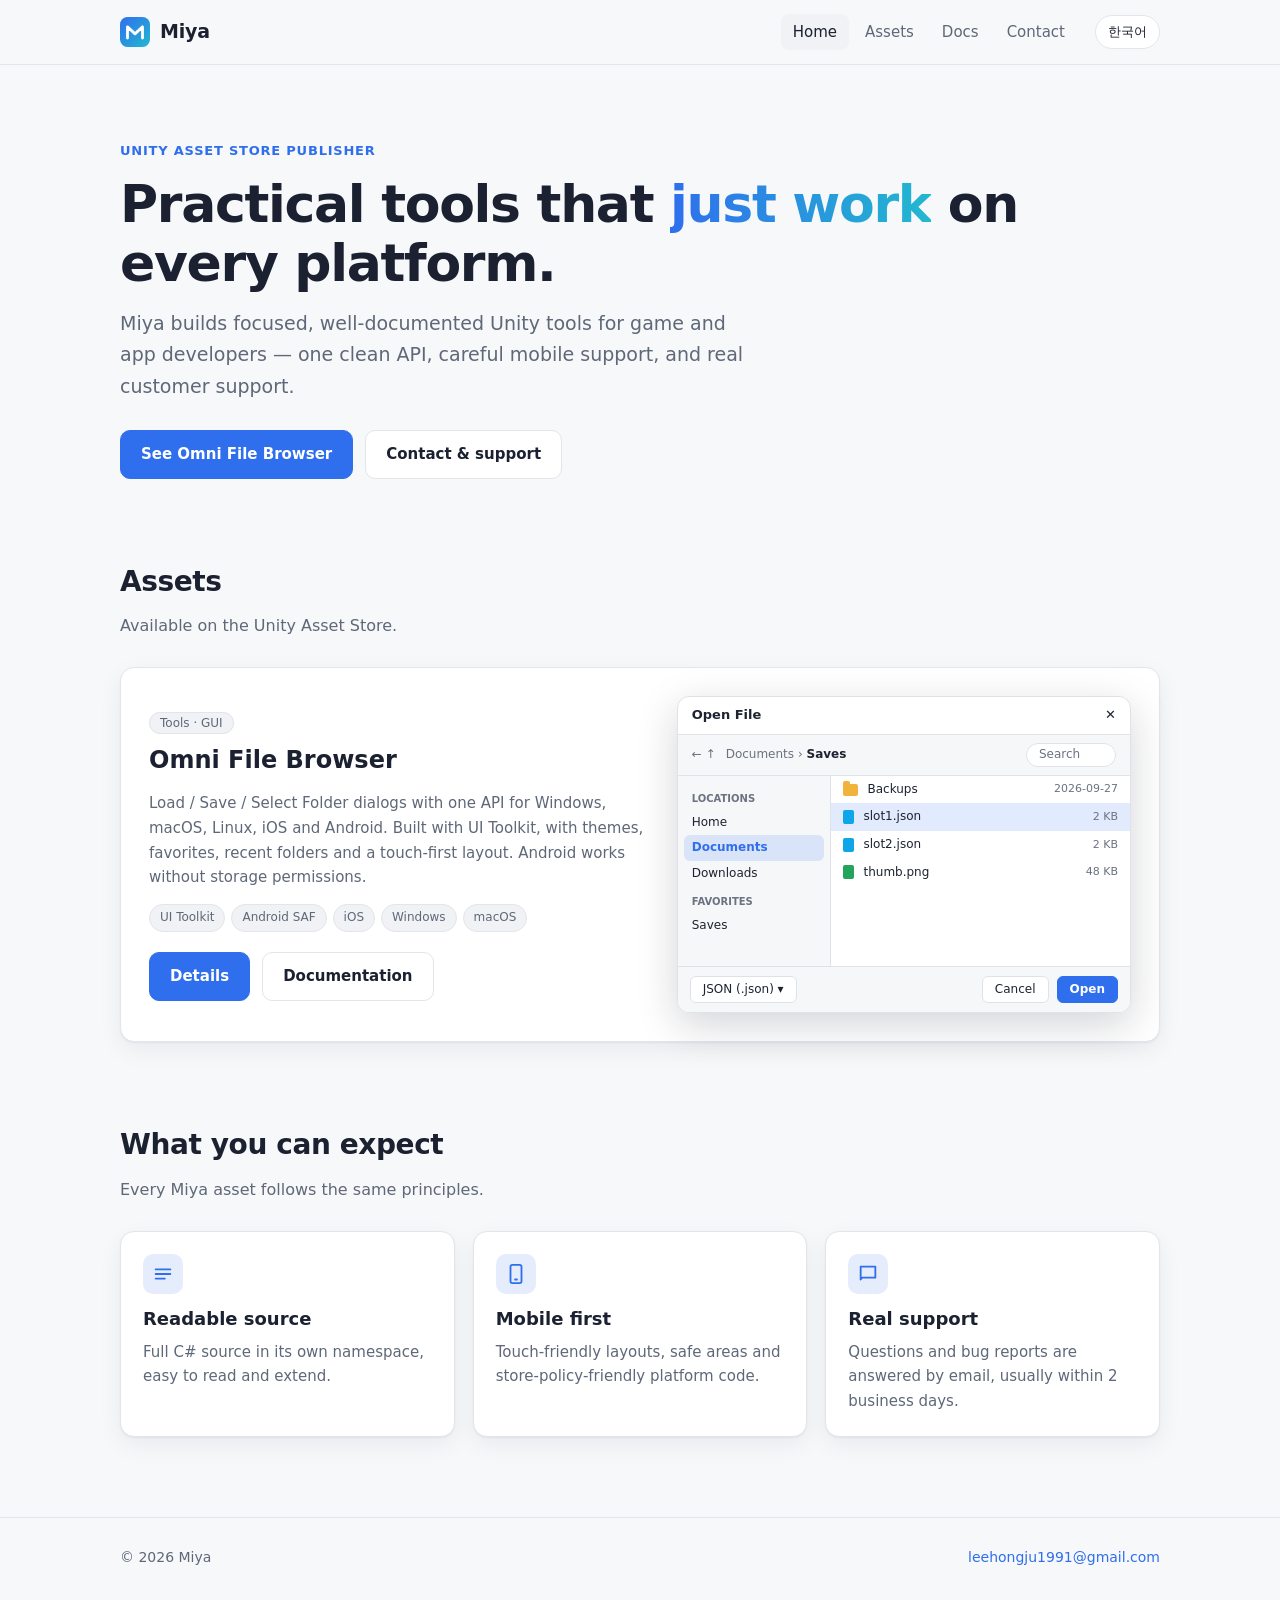
==== index.html @ 5de33c75 "Add files via upload" ====
<!doctype html>
<html lang="en" data-lang="en">
<head>
  <meta charset="utf-8">
  <meta name="viewport" content="width=device-width, initial-scale=1">
  <title>Miya — Unity tools</title>
  <meta name="description" content="Miya makes practical tools for Unity developers. Home of Omni File Browser: cross-platform load / save / folder dialogs.">
  <link rel="icon" href="assets/logo.svg" type="image/svg+xml">
  <link rel="stylesheet" href="assets/style.css">
</head>
<body>
  <header class="site-header">
    <div class="wrap">
      <a class="brand" href="./"><img src="assets/logo.svg" alt=""> Miya</a>
      <nav class="nav">
        <a href="./" aria-current="page"><span class="l-en">Home</span><span class="l-ko">홈</span></a>
        <a href="omni-file-browser/"><span class="l-en">Assets</span><span class="l-ko">에셋</span></a>
        <a href="omni-file-browser/docs.html"><span class="l-en">Docs</span><span class="l-ko">문서</span></a>
        <a href="contact.html"><span class="l-en">Contact</span><span class="l-ko">문의</span></a>
      </nav>
      <button class="lang-toggle" type="button">한국어</button>
    </div>
  </header>

  <main>
    <section class="hero">
      <div class="wrap">
        <span class="eyebrow"><span class="l-en">Unity Asset Store publisher</span><span class="l-ko">Unity 에셋스토어 퍼블리셔</span></span>
        <h1>
          <span class="l-en">Practical tools that <span class="gradient-text">just work</span> on every platform.</span>
          <span class="l-ko">모든 플랫폼에서 <span class="gradient-text">그냥 잘 동작하는</span> Unity 도구.</span>
        </h1>
        <p class="lead">
          <span class="l-en">Miya builds focused, well-documented Unity tools for game and app developers — one clean API, careful mobile support, and real customer support.</span>
          <span class="l-ko">Miya는 게임·앱 개발자를 위한 Unity 도구를 만듭니다. 깔끔한 API 하나, 꼼꼼한 모바일 지원, 그리고 실제로 답장하는 고객 지원을 지향합니다.</span>
        </p>
        <div class="btn-row">
          <a class="btn primary" href="omni-file-browser/"><span class="l-en">See Omni File Browser</span><span class="l-ko">Omni File Browser 보기</span></a>
          <a class="btn" href="contact.html"><span class="l-en">Contact &amp; support</span><span class="l-ko">문의 및 지원</span></a>
        </div>
      </div>
    </section>

    <section id="assets">
      <div class="wrap">
        <h2><span class="l-en">Assets</span><span class="l-ko">에셋</span></h2>
        <p class="sub"><span class="l-en">Available on the Unity Asset Store.</span><span class="l-ko">Unity 에셋스토어에서 만나보세요.</span></p>

        <div class="card product-card">
          <div>
            <span class="tag">Tools · GUI</span>
            <h3>Omni File Browser</h3>
            <p>
              <span class="l-en">Load / Save / Select Folder dialogs with one API for Windows, macOS, Linux, iOS and Android. Built with UI Toolkit, with themes, favorites, recent folders and a touch-first layout. Android works without storage permissions.</span>
              <span class="l-ko">Windows, macOS, Linux, iOS, Android를 하나의 API로 지원하는 불러오기 / 저장 / 폴더 선택 다이얼로그. UI Toolkit 기반이며 테마, 즐겨찾기, 최근 폴더, 터치 중심 레이아웃을 제공합니다. Android는 저장소 권한 없이 동작합니다.</span>
            </p>
            <div class="tags">
              <span class="tag">UI Toolkit</span><span class="tag">Android SAF</span><span class="tag">iOS</span><span class="tag">Windows</span><span class="tag">macOS</span>
            </div>
            <div class="btn-row">
              <a class="btn primary" href="omni-file-browser/"><span class="l-en">Details</span><span class="l-ko">자세히 보기</span></a>
              <a class="btn" href="omni-file-browser/docs.html"><span class="l-en">Documentation</span><span class="l-ko">문서</span></a>
            </div>
          </div>
          <div aria-hidden="true">
            <div class="mock">
              <div class="m-head"><span>Open File</span><span>✕</span></div>
              <div class="m-tool">← ↑ <span>Documents › <b>Saves</b></span><span class="m-search">Search</span></div>
              <div class="m-body">
                <div class="m-side">
                  <div class="sec">LOCATIONS</div>
                  <div>Home</div><div class="on">Documents</div><div>Downloads</div>
                  <div class="sec">FAVORITES</div>
                  <div>Saves</div>
                </div>
                <div class="m-list">
                  <div><i class="f"></i>Backups<span class="d">2026-09-27</span></div>
                  <div class="sel"><i class="p code"></i>slot1.json<span class="d">2 KB</span></div>
                  <div><i class="p code"></i>slot2.json<span class="d">2 KB</span></div>
                  <div><i class="p img"></i>thumb.png<span class="d">48 KB</span></div>
                </div>
              </div>
              <div class="m-foot"><span class="m-btn">JSON (.json) ▾</span><span style="flex:1"></span><span class="m-btn">Cancel</span><span class="m-btn pri">Open</span></div>
            </div>
          </div>
        </div>
      </div>
    </section>

    <section>
      <div class="wrap">
        <h2><span class="l-en">What you can expect</span><span class="l-ko">약속드리는 것</span></h2>
        <p class="sub"><span class="l-en">Every Miya asset follows the same principles.</span><span class="l-ko">모든 Miya 에셋은 같은 원칙으로 만듭니다.</span></p>
        <div class="grid">
          <div class="card">
            <div class="icon"><svg viewBox="0 0 24 24" fill="none" stroke="currentColor" stroke-width="2" stroke-linecap="round" stroke-linejoin="round"><path d="M4 7h16M4 12h16M4 17h10"/></svg></div>
            <h3><span class="l-en">Readable source</span><span class="l-ko">읽기 쉬운 소스</span></h3>
            <p><span class="l-en">Full C# source in its own namespace, easy to read and extend.</span><span class="l-ko">전체 C# 소스를 별도 네임스페이스로 제공해 읽고 확장하기 쉽습니다.</span></p>
          </div>
          <div class="card">
            <div class="icon"><svg viewBox="0 0 24 24" fill="none" stroke="currentColor" stroke-width="2" stroke-linecap="round" stroke-linejoin="round"><rect x="6" y="2" width="12" height="20" rx="2"/><path d="M11 18h2"/></svg></div>
            <h3><span class="l-en">Mobile first</span><span class="l-ko">모바일 우선</span></h3>
            <p><span class="l-en">Touch-friendly layouts, safe areas and store-policy-friendly platform code.</span><span class="l-ko">터치 친화 레이아웃, 세이프 에어리어, 스토어 정책을 지키는 플랫폼 코드.</span></p>
          </div>
          <div class="card">
            <div class="icon"><svg viewBox="0 0 24 24" fill="none" stroke="currentColor" stroke-width="2" stroke-linecap="round" stroke-linejoin="round"><path d="M4 4h16v12H5.5L4 18z"/></svg></div>
            <h3><span class="l-en">Real support</span><span class="l-ko">실제 지원</span></h3>
            <p><span class="l-en">Questions and bug reports are answered by email, usually within 2 business days.</span><span class="l-ko">질문과 버그 제보는 이메일로 답변하며, 보통 영업일 기준 2일 이내에 회신합니다.</span></p>
          </div>
        </div>
      </div>
    </section>
  </main>

  <footer class="site-footer">
    <div class="wrap">
      <span>© <span id="year">2026</span> Miya</span>
      <span><a href="contact.html">leehongju1991@gmail.com</a></span>
    </div>
  </footer>
  <script src="assets/site.js"></script>
</body>
</html>
---- assets/style.css ----
/* Miya - publisher site */
:root {
  --bg: #f7f8fa;
  --surface: #ffffff;
  --surface-2: #f0f2f5;
  --border: #e2e5ea;
  --text: #1b2130;
  --muted: #5f6878;
  --accent: #2f6fed;
  --accent-2: #22b8cf;
  --accent-ink: #ffffff;
  --code-bg: #0f1629;
  --code-text: #dfe6f5;
  --radius: 14px;
  --shadow: 0 1px 2px rgba(16, 24, 40, .05), 0 8px 24px rgba(16, 24, 40, .06);
  color-scheme: light;
}

@media (prefers-color-scheme: dark) {
  :root {
    --bg: #0e1117;
    --surface: #161b24;
    --surface-2: #1d2430;
    --border: #2a3240;
    --text: #e6e9ef;
    --muted: #9aa3b2;
    --accent: #5b8fff;
    --accent-2: #3dd5e8;
    --code-bg: #0a0e18;
    --shadow: 0 1px 2px rgba(0, 0, 0, .3), 0 8px 24px rgba(0, 0, 0, .25);
    color-scheme: dark;
  }
}

* { box-sizing: border-box; }

html { scroll-behavior: smooth; }

body {
  margin: 0;
  background: var(--bg);
  color: var(--text);
  font: 16px/1.65 "Inter", "Pretendard", "Apple SD Gothic Neo", "Malgun Gothic", system-ui, -apple-system, "Segoe UI", sans-serif;
  -webkit-font-smoothing: antialiased;
}

a { color: var(--accent); text-decoration: none; }
a:hover { text-decoration: underline; }
img { max-width: 100%; display: block; }

/* language switch: <html data-lang="en|ko">, content tagged .l-en / .l-ko */
html[data-lang="en"] .l-ko,
html[data-lang="ko"] .l-en { display: none !important; }

.wrap { width: 100%; max-width: 1080px; margin: 0 auto; padding: 0 20px; }

/* ------------------------------------------------------------ header */
.site-header {
  position: sticky;
  top: 0;
  z-index: 10;
  background: color-mix(in srgb, var(--bg) 85%, transparent);
  backdrop-filter: saturate(160%) blur(10px);
  border-bottom: 1px solid var(--border);
}

.site-header .wrap {
  display: flex;
  align-items: center;
  gap: 18px;
  height: 64px;
}

.brand {
  display: flex;
  align-items: center;
  gap: 10px;
  font-weight: 700;
  font-size: 19px;
  color: var(--text);
  letter-spacing: -.01em;
}
.brand:hover { text-decoration: none; }
.brand img { width: 30px; height: 30px; }

.nav { display: flex; gap: 4px; margin-left: auto; flex-wrap: wrap; }
.nav a {
  color: var(--muted);
  padding: 6px 12px;
  border-radius: 8px;
  font-size: 15px;
}
.nav a:hover, .nav a[aria-current="page"] { color: var(--text); background: var(--surface-2); text-decoration: none; }

.lang-toggle {
  border: 1px solid var(--border);
  background: var(--surface);
  color: var(--text);
  border-radius: 999px;
  padding: 5px 12px;
  font: inherit;
  font-size: 13px;
  cursor: pointer;
}
.lang-toggle:hover { border-color: var(--accent); }

@media (max-width: 640px) {
  .site-header .wrap { height: auto; padding-top: 10px; padding-bottom: 10px; flex-wrap: wrap; gap: 8px; }
  .nav { margin-left: 0; order: 3; width: 100%; }
  .lang-toggle { margin-left: auto; }
}

/* ------------------------------------------------------------ hero */
.hero { padding: 72px 0 40px; }
.hero h1 {
  font-size: clamp(32px, 5vw, 52px);
  line-height: 1.12;
  letter-spacing: -.025em;
  margin: 0 0 16px;
}
.hero p.lead { font-size: 19px; color: var(--muted); max-width: 640px; margin: 0 0 28px; }
.eyebrow {
  display: inline-block;
  font-size: 13px;
  font-weight: 600;
  letter-spacing: .06em;
  text-transform: uppercase;
  color: var(--accent);
  margin-bottom: 14px;
}
.gradient-text {
  background: linear-gradient(90deg, var(--accent), var(--accent-2));
  -webkit-background-clip: text;
  background-clip: text;
  color: transparent;
}

.btn-row { display: flex; gap: 12px; flex-wrap: wrap; }
.btn {
  display: inline-flex;
  align-items: center;
  gap: 8px;
  padding: 11px 20px;
  border-radius: 10px;
  font-weight: 600;
  font-size: 15px;
  border: 1px solid var(--border);
  background: var(--surface);
  color: var(--text);
}
.btn:hover { text-decoration: none; border-color: var(--accent); }
.btn.primary { background: var(--accent); border-color: var(--accent); color: var(--accent-ink); }
.btn.primary:hover { filter: brightness(1.08); }
.btn.disabled { opacity: .55; pointer-events: none; }

/* ------------------------------------------------------------ sections */
section { padding: 40px 0; }
section h2 { font-size: 28px; letter-spacing: -.015em; margin: 0 0 8px; }
section .sub { color: var(--muted); margin: 0 0 28px; }

.grid { display: grid; gap: 18px; grid-template-columns: repeat(auto-fit, minmax(240px, 1fr)); }

.card {
  background: var(--surface);
  border: 1px solid var(--border);
  border-radius: var(--radius);
  padding: 22px;
  box-shadow: var(--shadow);
}
.card h3 { margin: 10px 0 6px; font-size: 18px; }
.card p { margin: 0; color: var(--muted); font-size: 15px; }
.card .icon {
  width: 40px;
  height: 40px;
  border-radius: 10px;
  display: grid;
  place-items: center;
  background: color-mix(in srgb, var(--accent) 12%, transparent);
  color: var(--accent);
}
.card .icon svg { width: 22px; height: 22px; }

.product-card {
  display: grid;
  grid-template-columns: 1.1fr 1fr;
  gap: 28px;
  align-items: center;
  padding: 28px;
}
.product-card h3 { font-size: 24px; margin: 6px 0 10px; }
.product-card .tags { display: flex; gap: 6px; flex-wrap: wrap; margin: 14px 0 20px; }
@media (max-width: 820px) { .product-card { grid-template-columns: 1fr; } }

.tag {
  font-size: 12px;
  padding: 3px 10px;
  border-radius: 999px;
  background: var(--surface-2);
  color: var(--muted);
  border: 1px solid var(--border);
}

/* ------------------------------------------------------------ UI preview (CSS illustration of the dialog) */
.mock {
  --m-bg: #ffffff; --m-surface: #f6f7f9; --m-border: #dfe3e8; --m-text: #1d2330; --m-muted: #6b7280;
  --m-accent: #2f6fed; --m-sel: rgba(47, 111, 237, .14); --m-folder: #f2b33d;
  background: var(--m-bg);
  color: var(--m-text);
  border: 1px solid var(--m-border);
  border-radius: 12px;
  overflow: hidden;
  font-size: 12px;
  line-height: 1.3;
  box-shadow: 0 12px 40px rgba(16, 24, 40, .18);
  user-select: none;
}
.mock.dark { --m-bg: #1e1f22; --m-surface: #26282c; --m-border: #3a3d43; --m-text: #e7e9ee; --m-muted: #9aa0ab; --m-accent: #4c8dff; --m-sel: rgba(76, 141, 255, .22); --m-folder: #f5bf4f; }
.mock.midnight { --m-bg: #0f1629; --m-surface: #141d35; --m-border: #24314f; --m-text: #e2e8f5; --m-muted: #8391b0; --m-accent: #22d3ee; --m-sel: rgba(34, 211, 238, .18); --m-folder: #fbbf24; }
.mock.sakura { --m-bg: #fffafb; --m-surface: #fdf0f3; --m-border: #f3d3dc; --m-text: #3b2530; --m-muted: #9a7483; --m-accent: #e0567f; --m-sel: rgba(224, 86, 127, .14); --m-folder: #f4a261; border-radius: 18px; }
.mock .m-head { display: flex; align-items: center; justify-content: space-between; padding: 10px 14px; font-weight: 700; font-size: 13px; border-bottom: 1px solid var(--m-border); }
.mock .m-tool { display: flex; align-items: center; gap: 10px; padding: 8px 14px; background: var(--m-surface); border-bottom: 1px solid var(--m-border); color: var(--m-muted); }
.mock .m-tool b { color: var(--m-text); }
.mock .m-search { margin-left: auto; border: 1px solid var(--m-border); border-radius: 999px; padding: 3px 12px; background: var(--m-bg); min-width: 90px; }
.mock .m-body { display: grid; grid-template-columns: 34% 1fr; min-height: 190px; }
.mock .m-side { background: var(--m-surface); border-right: 1px solid var(--m-border); padding: 8px 6px; }
.mock .m-side div { padding: 5px 8px; border-radius: 6px; display: flex; gap: 7px; align-items: center; }
.mock .m-side .sec { font-size: 10px; font-weight: 700; color: var(--m-muted); padding-top: 8px; }
.mock .m-side .on { background: var(--m-sel); color: var(--m-accent); font-weight: 600; }
.mock .m-list div { display: flex; align-items: center; gap: 9px; padding: 6px 12px; }
.mock .m-list .sel { background: var(--m-sel); }
.mock .m-list span.d { margin-left: auto; color: var(--m-muted); font-size: 11px; }
.mock .f { width: 15px; height: 12px; border-radius: 2px; background: var(--m-folder); flex: none; position: relative; }
.mock .f::before { content: ""; position: absolute; top: -3px; left: 0; width: 7px; height: 4px; border-radius: 2px 2px 0 0; background: var(--m-folder); }
.mock .p { width: 11px; height: 14px; border-radius: 2px; background: var(--m-muted); opacity: .7; flex: none; }
.mock .p.code { background: #0ea5e9; opacity: 1; }
.mock .p.img { background: #22a55a; opacity: 1; }
.mock .dot { width: 12px; height: 12px; border-radius: 3px; border: 2px solid var(--m-muted); flex: none; }
.mock .m-foot { display: flex; align-items: center; gap: 8px; padding: 9px 12px; border-top: 1px solid var(--m-border); background: var(--m-surface); }
.mock .m-input { flex: 1; border: 1px solid var(--m-border); border-radius: 6px; padding: 5px 8px; background: var(--m-bg); }
.mock .m-btn { border: 1px solid var(--m-border); border-radius: 6px; padding: 5px 12px; background: var(--m-bg); }
.mock .m-btn.pri { background: var(--m-accent); border-color: var(--m-accent); color: #fff; font-weight: 700; }

/* phone variant */
.mock.phone { max-width: 230px; border-radius: 26px; border-width: 6px; border-color: #11141a; }
.mock.phone .m-body { grid-template-columns: 1fr; min-height: 260px; }
.mock.phone .m-list div { padding: 9px 12px; }
.mock.phone .m-list small { display: block; color: var(--m-muted); font-size: 10px; }

.theme-strip { display: grid; gap: 18px; grid-template-columns: repeat(auto-fit, minmax(220px, 1fr)); align-items: start; }
.theme-strip figure { margin: 0; }
.theme-strip figcaption { text-align: center; color: var(--muted); font-size: 14px; margin-top: 10px; }
.note { font-size: 13px; color: var(--muted); }

/* ------------------------------------------------------------ tables, code, docs */
table { width: 100%; border-collapse: collapse; font-size: 15px; }
th, td { text-align: left; padding: 10px 12px; border-bottom: 1px solid var(--border); vertical-align: top; }
th { color: var(--muted); font-weight: 600; font-size: 13px; text-transform: uppercase; letter-spacing: .04em; }
.table-wrap { overflow-x: auto; background: var(--surface); border: 1px solid var(--border); border-radius: var(--radius); }

code { font-family: "JetBrains Mono", "Cascadia Code", Consolas, monospace; font-size: .9em; background: var(--surface-2); padding: 1px 6px; border-radius: 5px; }
pre {
  background: var(--code-bg);
  color: var(--code-text);
  padding: 18px 20px;
  border-radius: 12px;
  overflow-x: auto;
  font-size: 14px;
  line-height: 1.6;
}
pre code { background: none; padding: 0; color: inherit; }
.c { color: #7f8ea8; }
.k { color: #8ab4ff; }
.s { color: #9ee6a8; }

.docs { display: grid; grid-template-columns: 220px 1fr; gap: 40px; padding-top: 40px; padding-bottom: 60px; }
.docs nav { position: sticky; top: 84px; align-self: start; font-size: 14px; }
.docs nav a { display: block; color: var(--muted); padding: 5px 10px; border-radius: 6px; }
.docs nav a:hover { background: var(--surface-2); color: var(--text); text-decoration: none; }
.docs article { min-width: 0; }
.docs article h1 { font-size: 36px; letter-spacing: -.02em; margin: 0 0 8px; }
.docs article h2 { font-size: 24px; margin: 44px 0 12px; padding-top: 8px; border-top: 1px solid var(--border); }
.docs article h3 { font-size: 18px; margin: 26px 0 8px; }
.docs article li { margin: 4px 0; }
@media (max-width: 820px) { .docs { grid-template-columns: 1fr; } .docs nav { position: static; display: flex; flex-wrap: wrap; gap: 4px; } }

.callout {
  border-left: 4px solid var(--accent);
  background: color-mix(in srgb, var(--accent) 8%, var(--surface));
  padding: 12px 16px;
  border-radius: 8px;
  margin: 16px 0;
}

/* ------------------------------------------------------------ contact */
.contact-card { max-width: 640px; }
.contact-row { display: flex; gap: 14px; align-items: flex-start; padding: 16px 0; border-bottom: 1px solid var(--border); }
.contact-row:last-child { border-bottom: 0; }
.contact-row .icon { flex: none; }
.contact-row strong { display: block; }
.contact-row p { margin: 2px 0 0; color: var(--muted); }
.email { font-size: 18px; font-weight: 600; word-break: break-all; }

/* ------------------------------------------------------------ footer */
.site-footer { border-top: 1px solid var(--border); padding: 28px 0 40px; color: var(--muted); font-size: 14px; margin-top: 40px; }
.site-footer .wrap { display: flex; gap: 16px; flex-wrap: wrap; justify-content: space-between; }
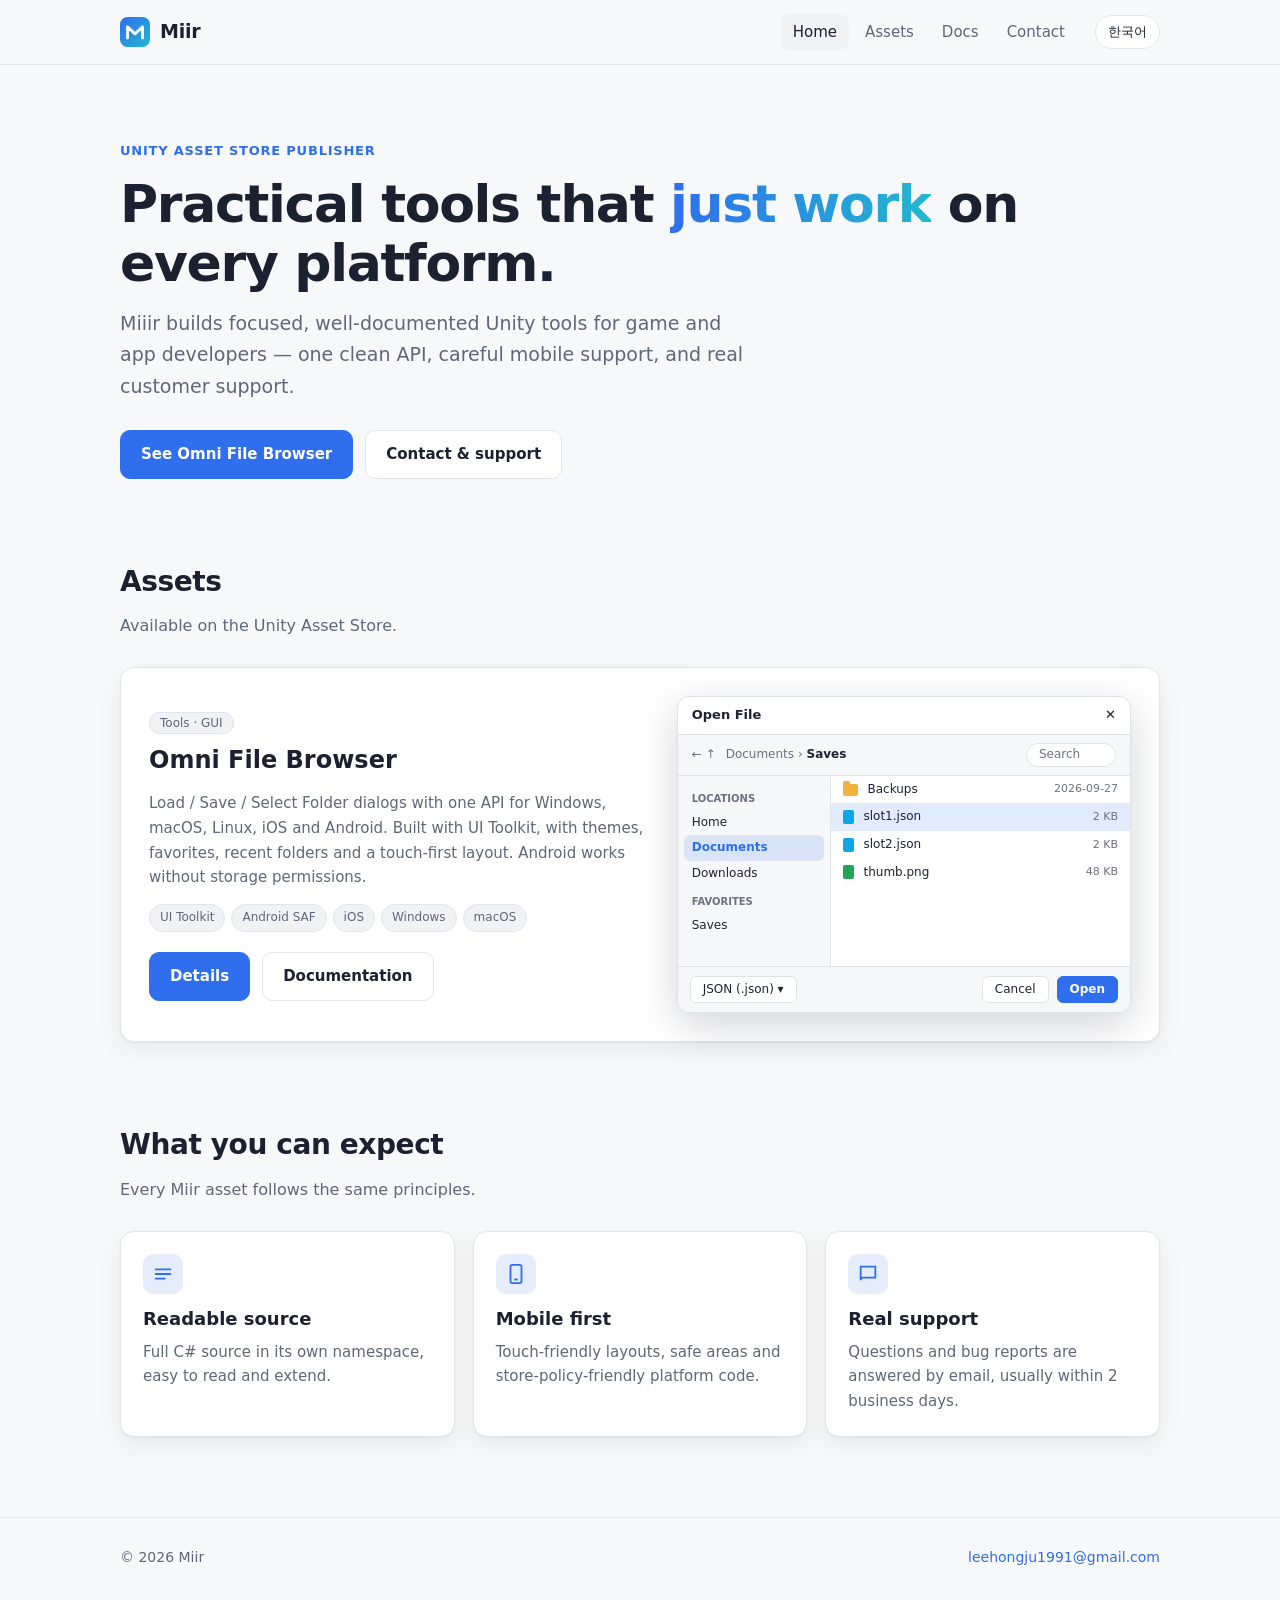
==== commit dbcfad2a: "Update index.html" ====
--- a/index.html
+++ b/index.html
@@ -3,15 +3,15 @@
 <head>
   <meta charset="utf-8">
   <meta name="viewport" content="width=device-width, initial-scale=1">
-  <title>Miya — Unity tools</title>
-  <meta name="description" content="Miya makes practical tools for Unity developers. Home of Omni File Browser: cross-platform load / save / folder dialogs.">
+  <title>Miir — Unity tools</title>
+  <meta name="description" content="Miir makes practical tools for Unity developers. Home of Omni File Browser: cross-platform load / save / folder dialogs.">
   <link rel="icon" href="assets/logo.svg" type="image/svg+xml">
   <link rel="stylesheet" href="assets/style.css">
 </head>
 <body>
   <header class="site-header">
     <div class="wrap">
-      <a class="brand" href="./"><img src="assets/logo.svg" alt=""> Miya</a>
+      <a class="brand" href="./"><img src="assets/logo.svg" alt=""> Miir</a>
       <nav class="nav">
         <a href="./" aria-current="page"><span class="l-en">Home</span><span class="l-ko">홈</span></a>
         <a href="omni-file-browser/"><span class="l-en">Assets</span><span class="l-ko">에셋</span></a>
@@ -31,8 +31,8 @@
           <span class="l-ko">모든 플랫폼에서 <span class="gradient-text">그냥 잘 동작하는</span> Unity 도구.</span>
         </h1>
         <p class="lead">
-          <span class="l-en">Miya builds focused, well-documented Unity tools for game and app developers — one clean API, careful mobile support, and real customer support.</span>
-          <span class="l-ko">Miya는 게임·앱 개발자를 위한 Unity 도구를 만듭니다. 깔끔한 API 하나, 꼼꼼한 모바일 지원, 그리고 실제로 답장하는 고객 지원을 지향합니다.</span>
+          <span class="l-en">Miiir builds focused, well-documented Unity tools for game and app developers — one clean API, careful mobile support, and real customer support.</span>
+          <span class="l-ko">Miir는 게임·앱 개발자를 위한 Unity 도구를 만듭니다. 깔끔한 API 하나, 꼼꼼한 모바일 지원, 그리고 실제로 답장하는 고객 지원을 지향합니다.</span>
         </p>
         <div class="btn-row">
           <a class="btn primary" href="omni-file-browser/"><span class="l-en">See Omni File Browser</span><span class="l-ko">Omni File Browser 보기</span></a>
@@ -90,7 +90,7 @@
     <section>
       <div class="wrap">
         <h2><span class="l-en">What you can expect</span><span class="l-ko">약속드리는 것</span></h2>
-        <p class="sub"><span class="l-en">Every Miya asset follows the same principles.</span><span class="l-ko">모든 Miya 에셋은 같은 원칙으로 만듭니다.</span></p>
+        <p class="sub"><span class="l-en">Every Miir asset follows the same principles.</span><span class="l-ko">모든 Miir 에셋은 같은 원칙으로 만듭니다.</span></p>
         <div class="grid">
           <div class="card">
             <div class="icon"><svg viewBox="0 0 24 24" fill="none" stroke="currentColor" stroke-width="2" stroke-linecap="round" stroke-linejoin="round"><path d="M4 7h16M4 12h16M4 17h10"/></svg></div>
@@ -114,7 +114,7 @@
 
   <footer class="site-footer">
     <div class="wrap">
-      <span>© <span id="year">2026</span> Miya</span>
+      <span>© <span id="year">2026</span> Miir</span>
       <span><a href="contact.html">leehongju1991@gmail.com</a></span>
     </div>
   </footer>
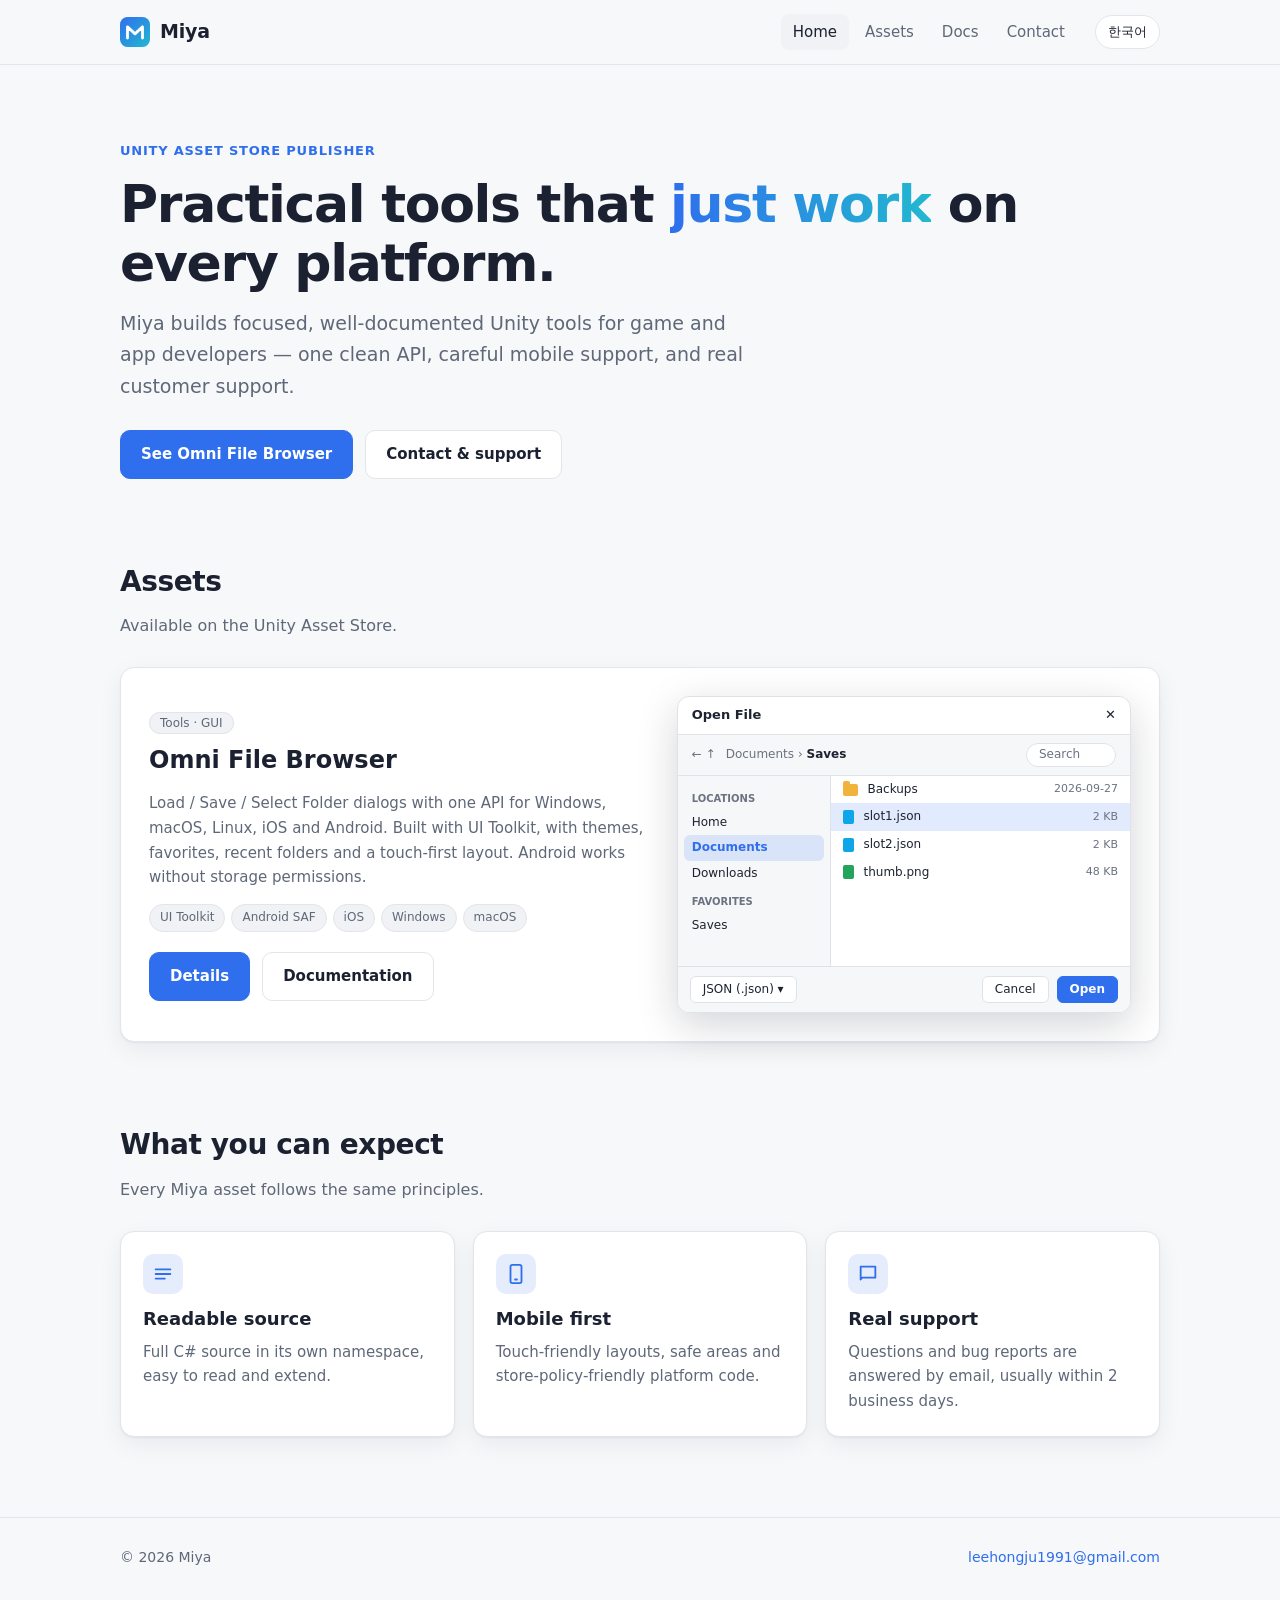
==== commit 5f15bb68: "Add files via upload" ====
--- a/index.html
+++ b/index.html
@@ -3,15 +3,15 @@
 <head>
   <meta charset="utf-8">
   <meta name="viewport" content="width=device-width, initial-scale=1">
-  <title>Miir — Unity tools</title>
-  <meta name="description" content="Miir makes practical tools for Unity developers. Home of Omni File Browser: cross-platform load / save / folder dialogs.">
+  <title>Miya — Unity tools</title>
+  <meta name="description" content="Miya makes practical tools for Unity developers. Home of Omni File Browser: cross-platform load / save / folder dialogs.">
   <link rel="icon" href="assets/logo.svg" type="image/svg+xml">
   <link rel="stylesheet" href="assets/style.css">
 </head>
 <body>
   <header class="site-header">
     <div class="wrap">
-      <a class="brand" href="./"><img src="assets/logo.svg" alt=""> Miir</a>
+      <a class="brand" href="./"><img src="assets/logo.svg" alt=""> Miya</a>
       <nav class="nav">
         <a href="./" aria-current="page"><span class="l-en">Home</span><span class="l-ko">홈</span></a>
         <a href="omni-file-browser/"><span class="l-en">Assets</span><span class="l-ko">에셋</span></a>
@@ -31,8 +31,8 @@
           <span class="l-ko">모든 플랫폼에서 <span class="gradient-text">그냥 잘 동작하는</span> Unity 도구.</span>
         </h1>
         <p class="lead">
-          <span class="l-en">Miiir builds focused, well-documented Unity tools for game and app developers — one clean API, careful mobile support, and real customer support.</span>
-          <span class="l-ko">Miir는 게임·앱 개발자를 위한 Unity 도구를 만듭니다. 깔끔한 API 하나, 꼼꼼한 모바일 지원, 그리고 실제로 답장하는 고객 지원을 지향합니다.</span>
+          <span class="l-en">Miya builds focused, well-documented Unity tools for game and app developers — one clean API, careful mobile support, and real customer support.</span>
+          <span class="l-ko">Miya는 게임·앱 개발자를 위한 Unity 도구를 만듭니다. 깔끔한 API 하나, 꼼꼼한 모바일 지원, 그리고 실제로 답장하는 고객 지원을 지향합니다.</span>
         </p>
         <div class="btn-row">
           <a class="btn primary" href="omni-file-browser/"><span class="l-en">See Omni File Browser</span><span class="l-ko">Omni File Browser 보기</span></a>
@@ -90,7 +90,7 @@
     <section>
       <div class="wrap">
         <h2><span class="l-en">What you can expect</span><span class="l-ko">약속드리는 것</span></h2>
-        <p class="sub"><span class="l-en">Every Miir asset follows the same principles.</span><span class="l-ko">모든 Miir 에셋은 같은 원칙으로 만듭니다.</span></p>
+        <p class="sub"><span class="l-en">Every Miya asset follows the same principles.</span><span class="l-ko">모든 Miya 에셋은 같은 원칙으로 만듭니다.</span></p>
         <div class="grid">
           <div class="card">
             <div class="icon"><svg viewBox="0 0 24 24" fill="none" stroke="currentColor" stroke-width="2" stroke-linecap="round" stroke-linejoin="round"><path d="M4 7h16M4 12h16M4 17h10"/></svg></div>
@@ -114,7 +114,7 @@
 
   <footer class="site-footer">
     <div class="wrap">
-      <span>© <span id="year">2026</span> Miir</span>
+      <span>© <span id="year">2026</span> Miya</span>
       <span><a href="contact.html">leehongju1991@gmail.com</a></span>
     </div>
   </footer>
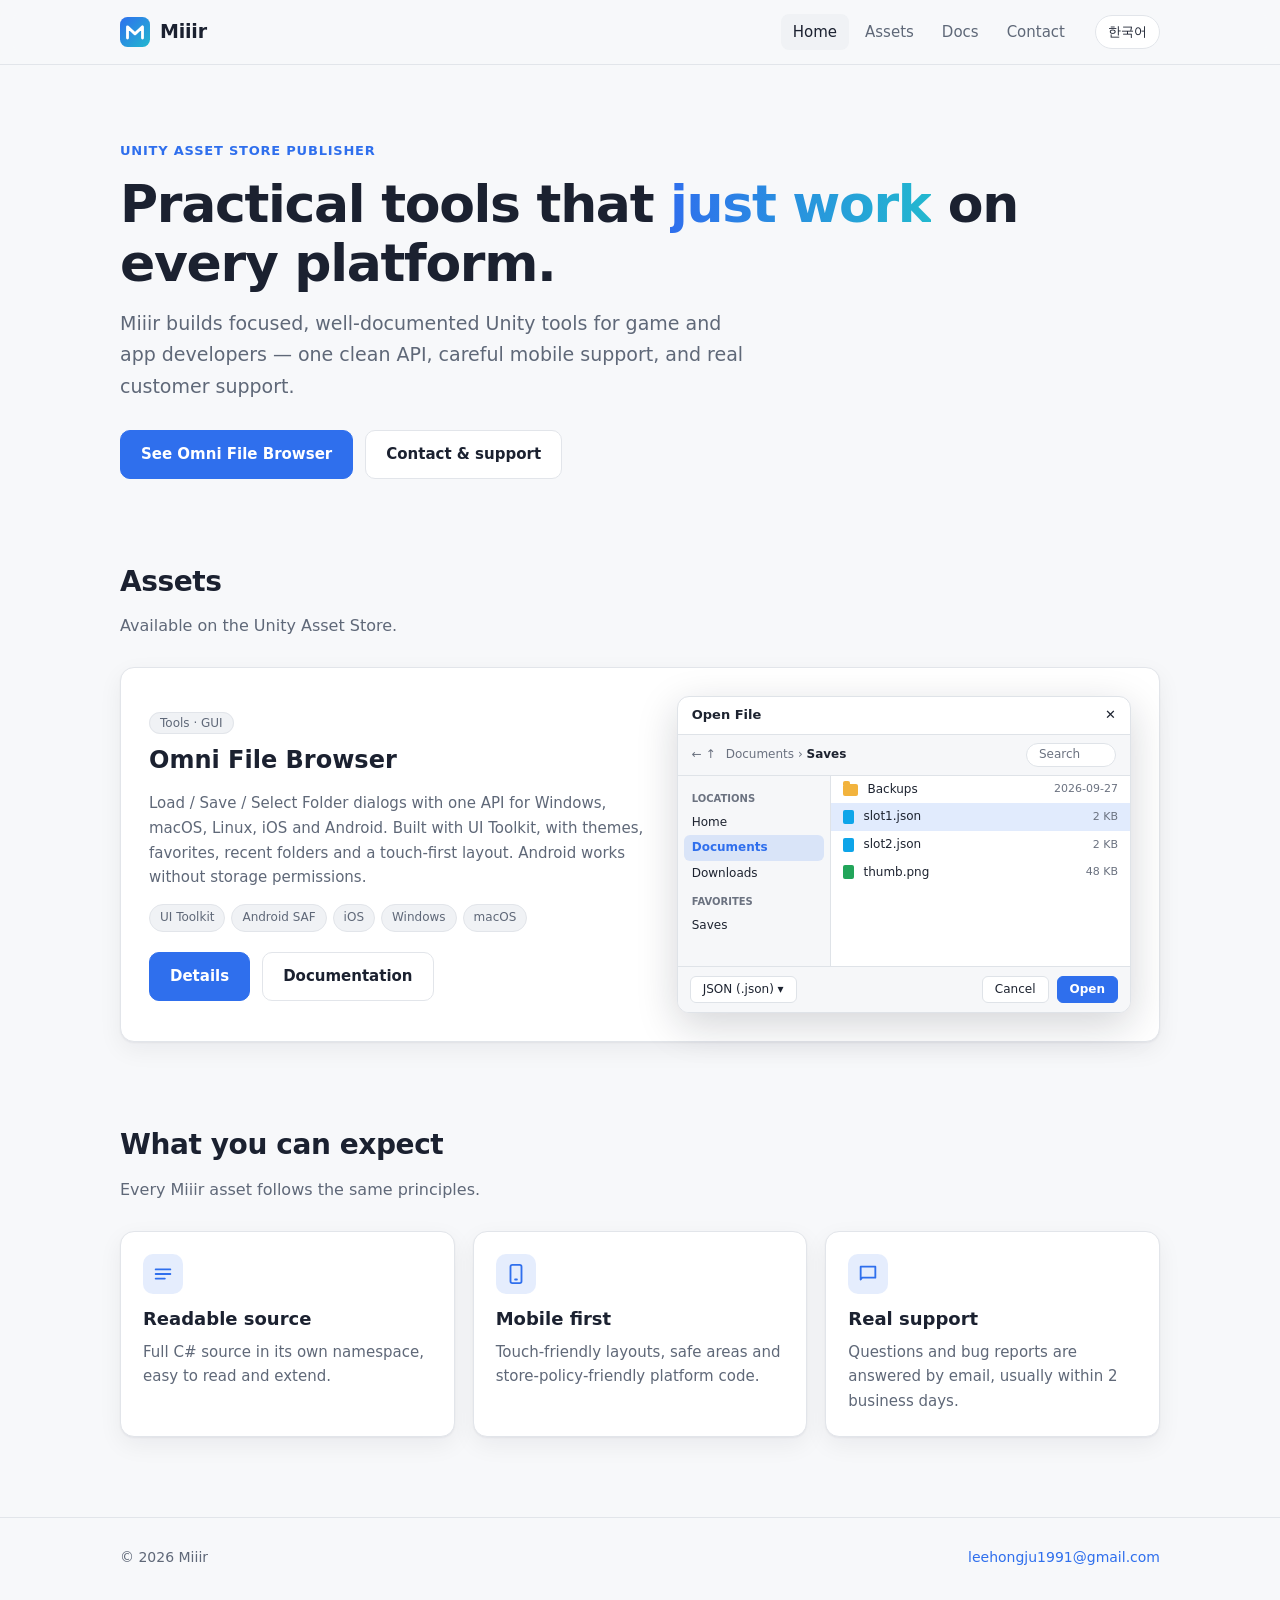
==== commit 5d01f0c3: "Add files via upload" ====
--- a/index.html
+++ b/index.html
@@ -3,15 +3,15 @@
 <head>
   <meta charset="utf-8">
   <meta name="viewport" content="width=device-width, initial-scale=1">
-  <title>Miya — Unity tools</title>
-  <meta name="description" content="Miya makes practical tools for Unity developers. Home of Omni File Browser: cross-platform load / save / folder dialogs.">
+  <title>Miiir — Unity tools</title>
+  <meta name="description" content="Miiir makes practical tools for Unity developers. Home of Omni File Browser: cross-platform load / save / folder dialogs.">
   <link rel="icon" href="assets/logo.svg" type="image/svg+xml">
   <link rel="stylesheet" href="assets/style.css">
 </head>
 <body>
   <header class="site-header">
     <div class="wrap">
-      <a class="brand" href="./"><img src="assets/logo.svg" alt=""> Miya</a>
+      <a class="brand" href="./"><img src="assets/logo.svg" alt=""> Miiir</a>
       <nav class="nav">
         <a href="./" aria-current="page"><span class="l-en">Home</span><span class="l-ko">홈</span></a>
         <a href="omni-file-browser/"><span class="l-en">Assets</span><span class="l-ko">에셋</span></a>
@@ -31,8 +31,8 @@
           <span class="l-ko">모든 플랫폼에서 <span class="gradient-text">그냥 잘 동작하는</span> Unity 도구.</span>
         </h1>
         <p class="lead">
-          <span class="l-en">Miya builds focused, well-documented Unity tools for game and app developers — one clean API, careful mobile support, and real customer support.</span>
-          <span class="l-ko">Miya는 게임·앱 개발자를 위한 Unity 도구를 만듭니다. 깔끔한 API 하나, 꼼꼼한 모바일 지원, 그리고 실제로 답장하는 고객 지원을 지향합니다.</span>
+          <span class="l-en">Miiir builds focused, well-documented Unity tools for game and app developers — one clean API, careful mobile support, and real customer support.</span>
+          <span class="l-ko">Miiir는 게임·앱 개발자를 위한 Unity 도구를 만듭니다. 깔끔한 API 하나, 꼼꼼한 모바일 지원, 그리고 실제로 답장하는 고객 지원을 지향합니다.</span>
         </p>
         <div class="btn-row">
           <a class="btn primary" href="omni-file-browser/"><span class="l-en">See Omni File Browser</span><span class="l-ko">Omni File Browser 보기</span></a>
@@ -90,7 +90,7 @@
     <section>
       <div class="wrap">
         <h2><span class="l-en">What you can expect</span><span class="l-ko">약속드리는 것</span></h2>
-        <p class="sub"><span class="l-en">Every Miya asset follows the same principles.</span><span class="l-ko">모든 Miya 에셋은 같은 원칙으로 만듭니다.</span></p>
+        <p class="sub"><span class="l-en">Every Miiir asset follows the same principles.</span><span class="l-ko">모든 Miiir 에셋은 같은 원칙으로 만듭니다.</span></p>
         <div class="grid">
           <div class="card">
             <div class="icon"><svg viewBox="0 0 24 24" fill="none" stroke="currentColor" stroke-width="2" stroke-linecap="round" stroke-linejoin="round"><path d="M4 7h16M4 12h16M4 17h10"/></svg></div>
@@ -114,7 +114,7 @@
 
   <footer class="site-footer">
     <div class="wrap">
-      <span>© <span id="year">2026</span> Miya</span>
+      <span>© <span id="year">2026</span> Miiir</span>
       <span><a href="contact.html">leehongju1991@gmail.com</a></span>
     </div>
   </footer>
--- a/assets/style.css
+++ b/assets/style.css
@@ -1,4 +1,4 @@
-/* Miya - publisher site */
+/* Miiir - publisher site */
 :root {
   --bg: #f7f8fa;
   --surface: #ffffff;
